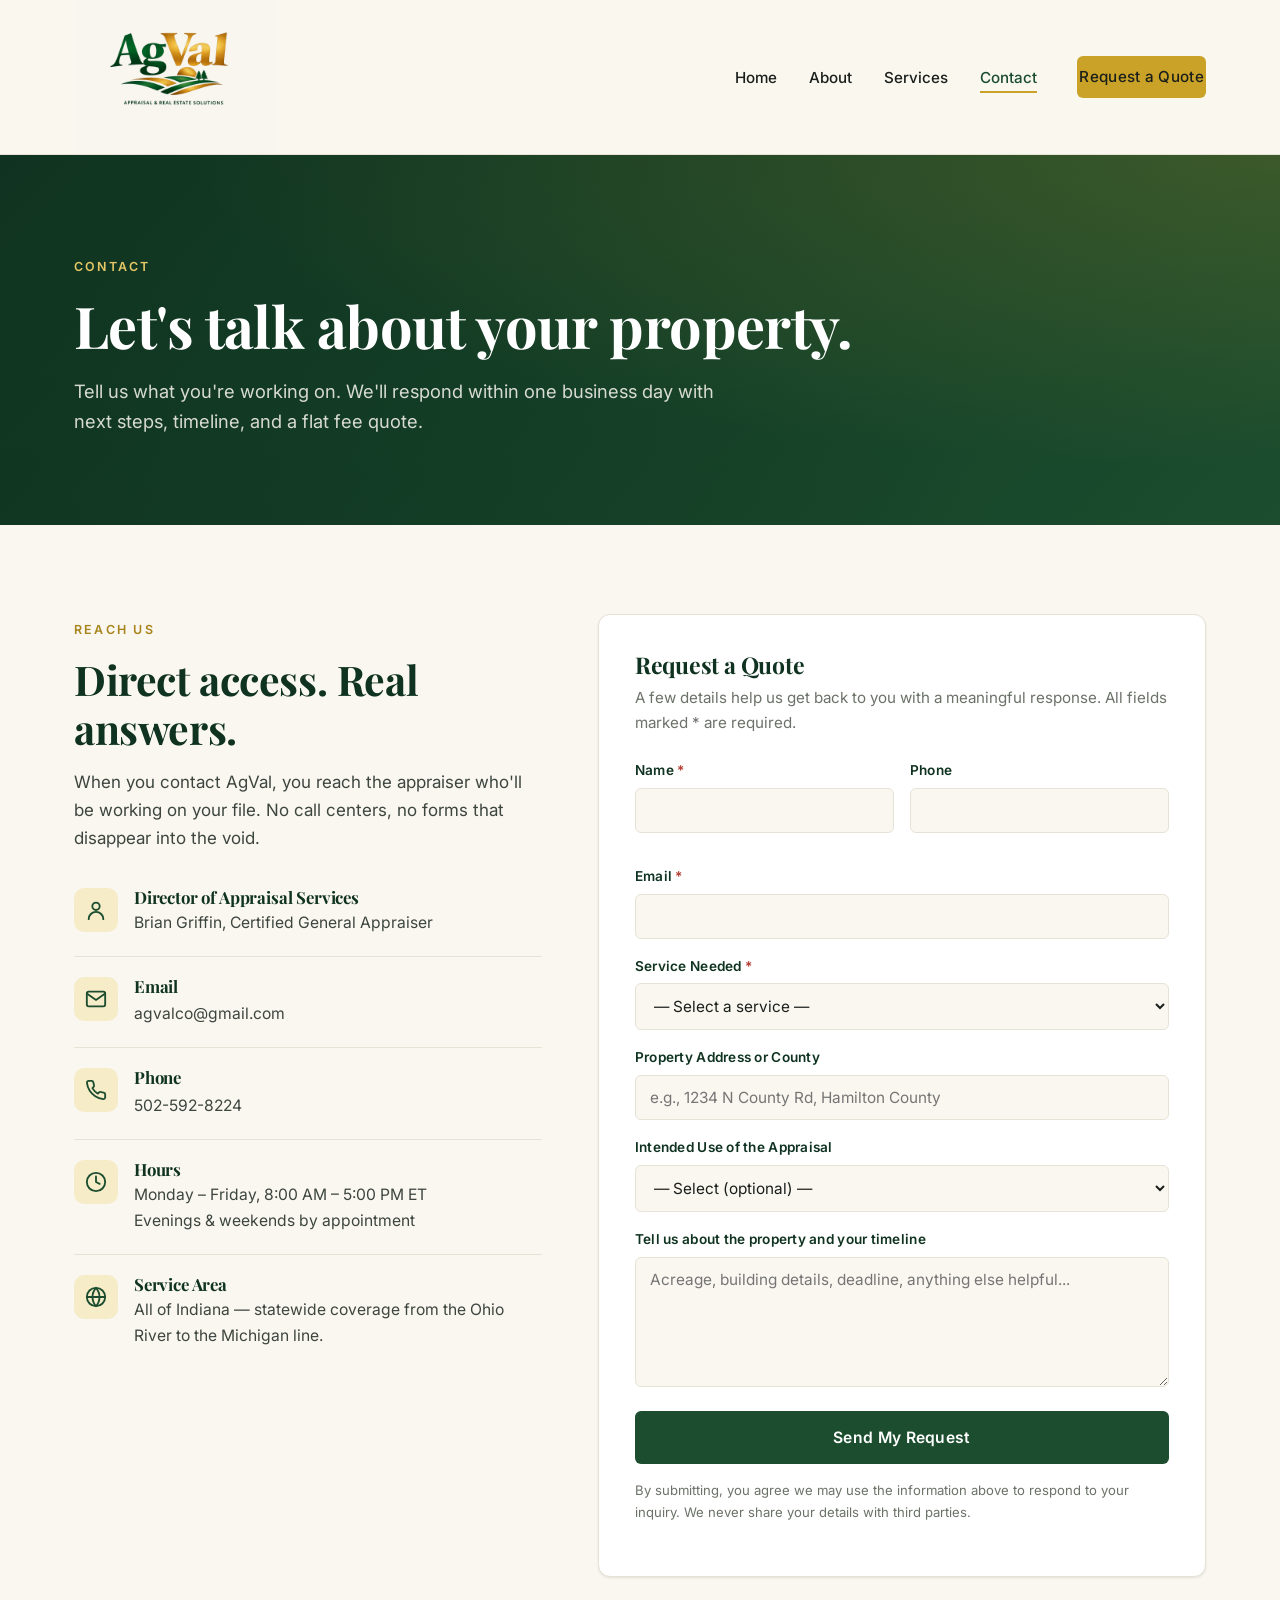
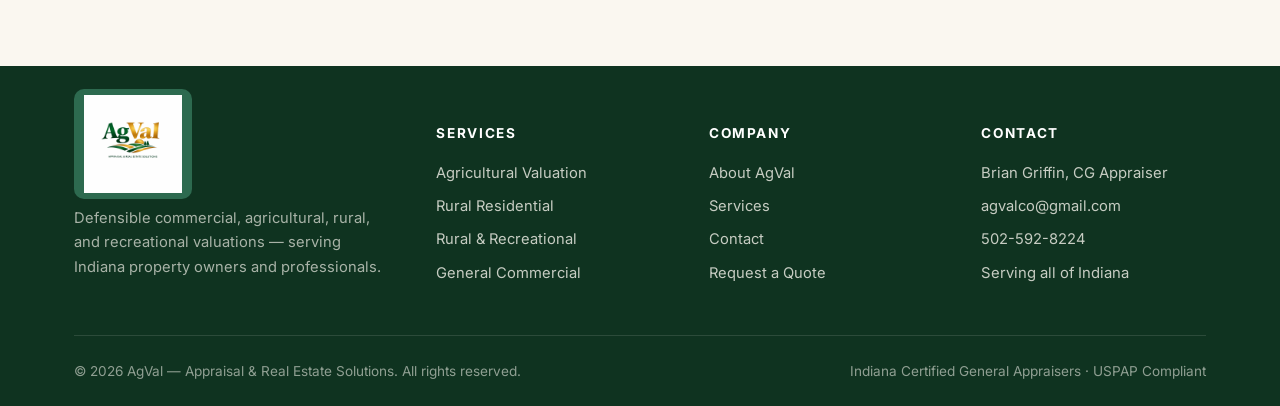
==== contact.html @ e7dbbe40 "Initial commit" ====
<!DOCTYPE html>
<html lang="en">
<head>
  <meta charset="UTF-8" />
  <meta name="viewport" content="width=device-width, initial-scale=1.0" />
  <title>Contact AgVal | Request an Indiana Appraisal Quote</title>
  <meta name="description" content="Request a quote for an Indiana commercial, agricultural, rural residential, or recreational property appraisal. AgVal responds within one business day." />
  <meta name="keywords" content="Indiana appraisal quote, contact appraiser Indiana, AgVal contact, request farm appraisal" />
  <meta name="theme-color" content="#1B4D2E" />

  <link rel="preconnect" href="https://fonts.googleapis.com" />
  <link rel="preconnect" href="https://fonts.gstatic.com" crossorigin />
  <link href="https://fonts.googleapis.com/css2?family=Inter:wght@400;500;600;700&family=Playfair+Display:wght@600;700;800&display=swap" rel="stylesheet" />
  <link rel="stylesheet" href="styles.css" />
</head>
<body>

  <header class="site-header">
    <nav class="nav" aria-label="Primary">
      <a href="index.html" class="brand" aria-label="AgVal home">
        <img src="agval-logo.png" alt="AgVal — Appraisal & Real Estate Solutions" class="brand-logo" />
      </a>
      <button class="nav-toggle" aria-label="Toggle menu" aria-expanded="false" aria-controls="primary-nav">
        <svg viewBox="0 0 24 24" fill="none" stroke="currentColor" stroke-width="2.2" stroke-linecap="round"><line x1="4" y1="7"  x2="20" y2="7"/><line x1="4" y1="12" x2="20" y2="12"/><line x1="4" y1="17" x2="20" y2="17"/></svg>
      </button>
      <ul class="nav-links" id="primary-nav">
        <li><a href="index.html">Home</a></li>
        <li><a href="about.html">About</a></li>
        <li><a href="services.html">Services</a></li>
        <li><a href="contact.html" class="active">Contact</a></li>
        <li class="nav-cta"><a href="contact.html" class="btn btn-gold">Request a Quote</a></li>
      </ul>
    </nav>
  </header>

  <main>

    <!-- ============== PAGE HEADER ============== -->
    <section class="page-header">
      <div class="container">
        <span class="eyebrow">Contact</span>
        <h1>Let's talk about your property.</h1>
        <p>Tell us what you're working on. We'll respond within one business day with next steps, timeline, and a flat fee quote.</p>
      </div>
    </section>

    <!-- ============== CONTACT ============== -->
    <section>
      <div class="container">
        <div class="contact-grid">

          <!-- LEFT: Info -->
          <div class="contact-info reveal">
            <span class="eyebrow">Reach Us</span>
            <h2>Direct access. Real answers.</h2>
            <p>When you contact AgVal, you reach the appraiser who'll be working on your file. No call centers, no forms that disappear into the void.</p>

            <div class="contact-block">
              <div class="contact-block-icon" aria-hidden="true">
                <svg viewBox="0 0 24 24" fill="none" stroke="currentColor" stroke-width="2" stroke-linecap="round" stroke-linejoin="round"><circle cx="12" cy="8" r="4"/><path d="M4 22a8 8 0 0 1 16 0"/></svg>
              </div>
              <div>
                <h4>Director of Appraisal Services</h4>
                <p>Brian Griffin, Certified General Appraiser</p>
              </div>
            </div>

            <div class="contact-block">
              <div class="contact-block-icon" aria-hidden="true">
                <svg viewBox="0 0 24 24" fill="none" stroke="currentColor" stroke-width="2" stroke-linecap="round" stroke-linejoin="round"><path d="M4 4h16c1.1 0 2 .9 2 2v12c0 1.1-.9 2-2 2H4c-1.1 0-2-.9-2-2V6c0-1.1.9-2 2-2z"/><polyline points="22,6 12,13 2,6"/></svg>
              </div>
              <div>
                <h4>Email</h4>
                <a href="mailto:agvalco@gmail.com">agvalco@gmail.com</a>
              </div>
            </div>

            <div class="contact-block">
              <div class="contact-block-icon" aria-hidden="true">
                <svg viewBox="0 0 24 24" fill="none" stroke="currentColor" stroke-width="2" stroke-linecap="round" stroke-linejoin="round"><path d="M22 16.92v3a2 2 0 0 1-2.18 2 19.79 19.79 0 0 1-8.63-3.07 19.5 19.5 0 0 1-6-6 19.79 19.79 0 0 1-3.07-8.67A2 2 0 0 1 4.11 2h3a2 2 0 0 1 2 1.72 12.84 12.84 0 0 0 .7 2.81 2 2 0 0 1-.45 2.11L8.09 9.91a16 16 0 0 0 6 6l1.27-1.27a2 2 0 0 1 2.11-.45 12.84 12.84 0 0 0 2.81.7A2 2 0 0 1 22 16.92z"/></svg>
              </div>
              <div>
                <h4>Phone</h4>
                <a href="tel:+15025928224">502-592-8224</a>
              </div>
            </div>

            <div class="contact-block">
              <div class="contact-block-icon" aria-hidden="true">
                <svg viewBox="0 0 24 24" fill="none" stroke="currentColor" stroke-width="2" stroke-linecap="round" stroke-linejoin="round"><circle cx="12" cy="12" r="10"/><polyline points="12 6 12 12 16 14"/></svg>
              </div>
              <div>
                <h4>Hours</h4>
                <p>Monday &ndash; Friday, 8:00 AM &ndash; 5:00 PM ET<br/>Evenings &amp; weekends by appointment</p>
              </div>
            </div>

            <div class="contact-block" style="border-bottom:none;">
              <div class="contact-block-icon" aria-hidden="true">
                <svg viewBox="0 0 24 24" fill="none" stroke="currentColor" stroke-width="2" stroke-linecap="round" stroke-linejoin="round"><circle cx="12" cy="12" r="10"/><path d="M2 12h20"/><path d="M12 2a15 15 0 0 1 0 20M12 2a15 15 0 0 0 0 20"/></svg>
              </div>
              <div>
                <h4>Service Area</h4>
                <p>All of Indiana &mdash; statewide coverage from the Ohio River to the Michigan line.</p>
              </div>
            </div>
          </div>

          <!-- RIGHT: Form -->
          <div class="contact-form reveal">
            <h3>Request a Quote</h3>
            <p class="form-intro">A few details help us get back to you with a meaningful response. All fields marked <span class="req">*</span> are required.</p>

            <div class="form-success" role="status" aria-live="polite">
              <strong>Thanks — your message is ready to send.</strong>
              Your email client should open with your inquiry pre-filled. If it doesn't, please email us directly at <a href="mailto:agvalco@gmail.com">agvalco@gmail.com</a>.
            </div>

            <form id="contact-form" novalidate>
              <div class="form-row">
                <div class="form-field">
                  <label for="name">Name <span class="req">*</span></label>
                  <input type="text" id="name" name="name" required autocomplete="name" />
                </div>
                <div class="form-field">
                  <label for="phone">Phone</label>
                  <input type="tel" id="phone" name="phone" autocomplete="tel" />
                </div>
              </div>

              <div class="form-field">
                <label for="email">Email <span class="req">*</span></label>
                <input type="email" id="email" name="email" required autocomplete="email" />
              </div>

              <div class="form-field">
                <label for="service">Service Needed <span class="req">*</span></label>
                <select id="service" name="service" required>
                  <option value="">— Select a service —</option>
                  <option>Agricultural Valuation</option>
                  <option>Rural Residential</option>
                  <option>Rural &amp; Recreational</option>
                  <option>General Commercial</option>
                  <option>Not sure — please advise</option>
                </select>
              </div>

              <div class="form-field">
                <label for="property">Property Address or County</label>
                <input type="text" id="property" name="property" placeholder="e.g., 1234 N County Rd, Hamilton County" />
              </div>

              <div class="form-field">
                <label for="purpose">Intended Use of the Appraisal</label>
                <select id="purpose" name="purpose">
                  <option value="">— Select (optional) —</option>
                  <option>Lender financing / refinance</option>
                  <option>Estate &amp; gift tax</option>
                  <option>Property tax appeal</option>
                  <option>Divorce or partition</option>
                  <option>Pre-sale / pre-purchase decision</option>
                  <option>Litigation support</option>
                  <option>1031 exchange</option>
                  <option>Conservation easement</option>
                  <option>Other</option>
                </select>
              </div>

              <div class="form-field">
                <label for="message">Tell us about the property and your timeline</label>
                <textarea id="message" name="message" placeholder="Acreage, building details, deadline, anything else helpful..."></textarea>
              </div>

              <button type="submit" class="btn btn-primary" style="width:100%;">Send My Request</button>

              <p class="form-note">By submitting, you agree we may use the information above to respond to your inquiry. We never share your details with third parties.</p>
            </form>
          </div>

        </div>
      </div>
    </section>

  </main>

  <footer class="site-footer">
    <div class="container">
      <div class="footer-grid">
        <div class="footer-brand">
          <a href="index.html" class="brand" aria-label="AgVal home">
            <img src="agval-logo.png" alt="AgVal — Appraisal & Real Estate Solutions" class="brand-logo brand-logo--footer" />
          </a>
          <p>Defensible commercial, agricultural, rural, and recreational valuations — serving Indiana property owners and professionals.</p>
        </div>
        <div class="footer-col">
          <h5>Services</h5>
          <ul>
            <li><a href="services.html#agricultural">Agricultural Valuation</a></li>
            <li><a href="services.html#rural-residential">Rural Residential</a></li>
            <li><a href="services.html#recreational">Rural &amp; Recreational</a></li>
            <li><a href="services.html#commercial">General Commercial</a></li>
          </ul>
        </div>
        <div class="footer-col">
          <h5>Company</h5>
          <ul>
            <li><a href="about.html">About AgVal</a></li>
            <li><a href="services.html">Services</a></li>
            <li><a href="contact.html">Contact</a></li>
            <li><a href="contact.html">Request a Quote</a></li>
          </ul>
        </div>
        <div class="footer-col">
          <h5>Contact</h5>
          <ul>
            <li>Brian Griffin, CG Appraiser</li>
            <li><a href="mailto:agvalco@gmail.com">agvalco@gmail.com</a></li>
            <li><a href="tel:+15025928224">502-592-8224</a></li>
            <li>Serving all of Indiana</li>
          </ul>
        </div>
      </div>
      <div class="footer-bottom">
        <div>&copy; <span data-year>2026</span> AgVal — Appraisal &amp; Real Estate Solutions. All rights reserved.</div>
        <div>Indiana Certified General Appraisers · USPAP Compliant</div>
      </div>
    </div>
  </footer>

  <script src="script.js"></script>
</body>
</html>
---- styles.css ----
/* ===========================================
   AgVal — Appraisal & Real Estate Solutions
   Modern · Earthy · Professional
   =========================================== */

:root {
  /* Brand palette */
  --forest-900: #0F3320;
  --forest-700: #1B4D2E;
  --forest-600: #245C39;
  --forest-500: #2D6A4F;
  --forest-300: #74A88A;

  --gold-700:   #A8841C;
  --gold-600:   #C9A227;
  --gold-500:   #D4B23C;
  --gold-300:   #E5C766;
  --gold-100:   #F6ECC8;

  --cream:      #FAF7F0;
  --paper:      #FFFFFF;
  --ink:        #1A1F1B;
  --ink-soft:   #3D453F;
  --muted:      #6B7268;
  --hairline:   #E6E2D6;

  /* Type */
  --serif: "Playfair Display", "Cormorant Garamond", Georgia, "Times New Roman", serif;
  --sans:  "Inter", -apple-system, BlinkMacSystemFont, "Segoe UI", Roboto, "Helvetica Neue", Arial, sans-serif;

  /* Layout */
  --maxw: 1180px;
  --radius: 6px;
  --radius-lg: 12px;
  --shadow-sm: 0 1px 2px rgba(15, 51, 32, 0.06), 0 1px 3px rgba(15, 51, 32, 0.05);
  --shadow-md: 0 4px 12px rgba(15, 51, 32, 0.08), 0 2px 4px rgba(15, 51, 32, 0.06);
  --shadow-lg: 0 12px 32px rgba(15, 51, 32, 0.12);

  --transition: 220ms cubic-bezier(0.4, 0, 0.2, 1);
}

/* ---------- Reset ---------- */
*, *::before, *::after { box-sizing: border-box; }
* { margin: 0; padding: 0; }
html { scroll-behavior: smooth; -webkit-text-size-adjust: 100%; }
body {
  font-family: var(--sans);
  font-size: 17px;
  line-height: 1.65;
  color: var(--ink);
  background: var(--cream);
  -webkit-font-smoothing: antialiased;
  -moz-osx-font-smoothing: grayscale;
}
img, svg { max-width: 100%; display: block; height: auto; }
a { color: var(--forest-700); text-decoration: none; transition: color var(--transition); }
a:hover { color: var(--gold-700); }
button { font-family: inherit; cursor: pointer; border: none; background: none; }

/* ---------- Typography ---------- */
h1, h2, h3, h4 {
  font-family: var(--serif);
  font-weight: 700;
  line-height: 1.18;
  color: var(--forest-900);
  letter-spacing: -0.01em;
}
h1 { font-size: clamp(2.25rem, 4.5vw, 3.75rem); }
h2 { font-size: clamp(1.75rem, 3.2vw, 2.6rem); margin-bottom: 0.6rem; }
h3 { font-size: clamp(1.2rem, 1.8vw, 1.45rem); margin-bottom: 0.5rem; }
h4 { font-size: 1.05rem; margin-bottom: 0.35rem; }
p  { margin-bottom: 1rem; color: var(--ink-soft); }
.eyebrow {
  display: inline-block;
  font-family: var(--sans);
  font-size: 0.78rem;
  font-weight: 600;
  letter-spacing: 0.18em;
  text-transform: uppercase;
  color: var(--gold-700);
  margin-bottom: 0.9rem;
}

/* ---------- Layout primitives ---------- */
.container {
  max-width: var(--maxw);
  margin-inline: auto;
  padding-inline: 1.5rem;
}
section { padding: clamp(3.5rem, 7vw, 6.5rem) 0; }
.section-head { max-width: 720px; margin: 0 auto 3rem; text-align: center; }
.section-head p { font-size: 1.08rem; }

/* ---------- Buttons ---------- */
.btn {
  display: inline-flex;
  align-items: center;
  justify-content: center;
  gap: 0.5rem;
  padding: 0.95rem 1.6rem;
  font-size: 0.98rem;
  font-weight: 600;
  letter-spacing: 0.02em;
  border-radius: var(--radius);
  transition: all var(--transition);
  white-space: nowrap;
  border: 2px solid transparent;
}
.btn-primary {
  background: var(--forest-700);
  color: var(--paper);
}
.btn-primary:hover {
  background: var(--forest-900);
  color: var(--paper);
  transform: translateY(-1px);
  box-shadow: var(--shadow-md);
}
.btn-gold {
  background: var(--gold-600);
  color: var(--forest-900);
}
.btn-gold:hover {
  background: var(--gold-500);
  color: var(--forest-900);
  transform: translateY(-1px);
  box-shadow: var(--shadow-md);
}
.btn-outline {
  background: transparent;
  color: var(--forest-700);
  border-color: var(--forest-700);
}
.btn-outline:hover {
  background: var(--forest-700);
  color: var(--paper);
}
.btn-outline-light {
  background: transparent;
  color: var(--paper);
  border-color: rgba(255, 255, 255, 0.5);
}
.btn-outline-light:hover {
  background: var(--paper);
  color: var(--forest-900);
  border-color: var(--paper);
}

/* ---------- Header / Nav ---------- */
.site-header {
  position: sticky;
  top: 0;
  z-index: 100;
  background: rgba(250, 247, 240, 0.94);
  backdrop-filter: saturate(150%) blur(10px);
  -webkit-backdrop-filter: saturate(150%) blur(10px);
  border-bottom: 1px solid var(--hairline);
  overflow: hidden; /* clip the overflowing PNG whitespace so it doesn't bleed onto hero */
}
.nav {
  display: flex;
  align-items: center;
  justify-content: space-between;
  padding: 0.625rem 1.5rem;
  max-width: var(--maxw);
  margin-inline: auto;
}
.brand {
  display: flex;
  align-items: center;
  text-decoration: none;
}
.brand-logo {
  height: 200px;
  width: auto;
  display: block;
  margin: -33px 0;          /* let PNG whitespace overflow; .site-header clips it */
  mix-blend-mode: multiply; /* white logo bg blends with cream header */
}
.brand-logo--footer {
  height: 110px;
  width: auto;
  display: block;
  background: var(--forest-500);   /* tight forest-green pill behind the logo */
  border-radius: 10px;
  padding: 6px 10px;                /* tight — no overflow into surrounding text */
  box-shadow: none;                 /* no shadow bleeding onto adjacent words */
  mix-blend-mode: normal;
}
@media (max-width: 720px) {
  .brand-logo { height: 130px; margin: -20px 0; }
  .brand-logo--footer { height: 90px; }
}
.nav-links {
  display: flex;
  align-items: center;
  gap: 2rem;
  list-style: none;
}
.nav-links a {
  font-size: 0.95rem;
  font-weight: 500;
  color: var(--ink);
  position: relative;
  padding: 0.4rem 0;
}
.nav-links a::after {
  content: "";
  position: absolute;
  left: 0; bottom: 0;
  width: 0; height: 2px;
  background: var(--gold-600);
  transition: width var(--transition);
}
.nav-links a:hover::after,
.nav-links a.active::after { width: 100%; }
.nav-links a.active { color: var(--forest-700); }
.nav-cta { margin-left: 0.5rem; }

.nav-toggle {
  display: none;
  width: 44px;
  height: 44px;
  align-items: center;
  justify-content: center;
  color: var(--forest-700);
}
.nav-toggle svg { width: 26px; height: 26px; }

/* ---------- Hero ---------- */
.hero {
  position: relative;
  overflow: hidden;
  padding: clamp(6rem, 11vw, 10rem) 0 clamp(5rem, 9vw, 8rem);
  background:
    linear-gradient(180deg, rgba(15, 51, 32, 0.45) 0%, rgba(15, 51, 32, 0.55) 50%, rgba(15, 51, 32, 0.75) 100%),
    url("pictures-for-background/IMG_7775.jpg") center center / cover no-repeat;
  color: var(--paper);
  min-height: 78vh;
  display: flex;
  align-items: center;
}
.hero::after {
  content: "";
  position: absolute;
  inset: 0;
  background: radial-gradient(ellipse at center, transparent 0%, rgba(15, 51, 32, 0.35) 100%);
  pointer-events: none;
}
.hero-inner {
  position: relative;
  z-index: 1;
  max-width: 880px;
  margin: 0 auto;
  text-align: center;
  padding-inline: 1rem;
}
.hero h1 {
  color: var(--paper);
  margin-bottom: 1.25rem;
  text-shadow: 0 2px 24px rgba(0, 0, 0, 0.45);
}
.hero h1 .accent { color: var(--gold-300); }
.hero-lede {
  font-size: clamp(1.05rem, 1.4vw, 1.25rem);
  color: rgba(250, 247, 240, 0.95);
  max-width: 680px;
  margin: 2rem auto 2.25rem;
  text-shadow: 0 2px 18px rgba(0, 0, 0, 0.7), 0 1px 4px rgba(0, 0, 0, 0.6);
}
.hero-ctas {
  display: flex;
  flex-wrap: wrap;
  gap: 0.85rem;
  margin-bottom: 2.5rem;
  justify-content: center;
}
.hero-meta {
  display: flex;
  flex-wrap: wrap;
  gap: 1.25rem 2rem;
  padding-top: 1.75rem;
  border-top: 1px solid rgba(250, 247, 240, 0.25);
  justify-content: center;
}
.hero-meta-item {
  display: flex;
  align-items: center;
  gap: 0.6rem;
  font-size: 0.92rem;
  color: rgba(250, 247, 240, 0.92);
  font-weight: 500;
  text-shadow: 0 1px 8px rgba(0, 0, 0, 0.3);
}
.hero-meta-item svg {
  width: 20px; height: 20px;
  color: var(--gold-300);
  flex-shrink: 0;
}

/* ---------- Page header (interior pages) ---------- */
.page-header {
  background: linear-gradient(135deg, var(--forest-900) 0%, var(--forest-700) 100%);
  color: var(--paper);
  padding: clamp(4rem, 8vw, 6rem) 0 clamp(3rem, 6vw, 4.5rem);
  position: relative;
  overflow: hidden;
}
.page-header::before {
  content: "";
  position: absolute;
  inset: 0;
  background:
    radial-gradient(ellipse at top right, rgba(201, 162, 39, 0.20), transparent 60%),
    radial-gradient(ellipse at bottom left, rgba(15, 51, 32, 0.4), transparent 55%);
}
.page-header .container { position: relative; }
.page-header .eyebrow { color: var(--gold-300); }
.page-header h1 { color: var(--paper); margin-bottom: 1rem; }
.page-header p {
  color: rgba(250, 247, 240, 0.85);
  font-size: 1.15rem;
  max-width: 680px;
}

/* ---------- Trust bar ---------- */
.trust-bar {
  background: var(--paper);
  border-top: 1px solid var(--hairline);
  border-bottom: 1px solid var(--hairline);
  padding: 1.75rem 0;
}
.trust-grid {
  display: grid;
  grid-template-columns: repeat(auto-fit, minmax(180px, 1fr));
  gap: 1.5rem 2rem;
  align-items: center;
}
.trust-item {
  display: flex;
  align-items: center;
  gap: 0.85rem;
  font-size: 0.92rem;
  color: var(--ink-soft);
  font-weight: 500;
}
.trust-item svg {
  width: 28px; height: 28px;
  color: var(--gold-700);
  flex-shrink: 0;
}

/* ---------- Services cards ---------- */
.services-grid {
  display: grid;
  grid-template-columns: repeat(auto-fit, minmax(265px, 1fr));
  gap: 1.5rem;
}
.service-card {
  background: var(--paper);
  border: 1px solid var(--hairline);
  border-radius: var(--radius-lg);
  padding: 2rem 1.75rem;
  transition: all var(--transition);
  position: relative;
  overflow: hidden;
}
.service-card::before {
  content: "";
  position: absolute;
  top: 0; left: 0; right: 0;
  height: 3px;
  background: linear-gradient(90deg, var(--forest-700), var(--gold-600));
  transform: scaleX(0);
  transform-origin: left;
  transition: transform var(--transition);
}
.service-card:hover {
  transform: translateY(-4px);
  box-shadow: var(--shadow-md);
  border-color: var(--gold-300);
}
.service-card:hover::before { transform: scaleX(1); }
.service-icon {
  width: 54px;
  height: 54px;
  border-radius: 12px;
  background: linear-gradient(135deg, var(--forest-700), var(--forest-500));
  display: grid;
  place-items: center;
  margin-bottom: 1.25rem;
  color: var(--gold-300);
}
.service-icon svg { width: 28px; height: 28px; }
.service-card h3 { color: var(--forest-900); }
.service-card p { font-size: 0.96rem; margin-bottom: 1rem; }
.service-card .benefit {
  font-size: 0.88rem;
  font-weight: 600;
  color: var(--forest-700);
  padding-top: 0.85rem;
  border-top: 1px dashed var(--hairline);
  display: flex;
  align-items: flex-start;
  gap: 0.5rem;
}
.service-card .benefit::before {
  content: "★";
  color: var(--gold-600);
  flex-shrink: 0;
}

/* Detailed services (services.html) */
.service-detail {
  display: grid;
  grid-template-columns: 1fr 1.5fr;
  gap: 3rem;
  align-items: start;
  padding: 3rem 0;
  border-bottom: 1px solid var(--hairline);
}
.service-detail:last-child { border-bottom: none; }
.service-detail-icon {
  width: 88px; height: 88px;
  border-radius: var(--radius-lg);
  background: linear-gradient(135deg, var(--forest-700), var(--forest-500));
  display: grid;
  place-items: center;
  color: var(--gold-300);
  margin-bottom: 1rem;
}
.service-detail-icon svg { width: 44px; height: 44px; }
.service-detail h2 { color: var(--forest-900); }
.service-detail .ideal-for {
  background: var(--gold-100);
  border-left: 3px solid var(--gold-600);
  padding: 1rem 1.25rem;
  border-radius: 0 var(--radius) var(--radius) 0;
  margin: 1.25rem 0;
  font-size: 0.95rem;
}
.service-detail .ideal-for strong { color: var(--forest-900); }
.service-detail ul {
  list-style: none;
  margin: 1rem 0 1.5rem;
}
.service-detail ul li {
  position: relative;
  padding-left: 1.75rem;
  margin-bottom: 0.6rem;
  color: var(--ink-soft);
}
.service-detail ul li::before {
  content: "";
  position: absolute;
  left: 0; top: 0.55rem;
  width: 14px; height: 14px;
  border-radius: 50%;
  background: var(--gold-600);
  box-shadow: 0 0 0 4px rgba(201, 162, 39, 0.18);
}

/* ---------- Audience / "Who we serve" ---------- */
.audience-grid {
  display: grid;
  grid-template-columns: repeat(auto-fit, minmax(190px, 1fr));
  gap: 1rem;
}
.audience-card {
  background: var(--paper);
  border: 1px solid var(--hairline);
  border-radius: var(--radius);
  padding: 1.5rem 1.25rem;
  text-align: center;
  transition: all var(--transition);
}
.audience-card:hover {
  border-color: var(--gold-600);
  background: var(--gold-100);
}
.audience-card .icon {
  width: 44px; height: 44px;
  margin: 0 auto 0.85rem;
  color: var(--forest-700);
}
.audience-card h4 { color: var(--forest-900); margin-bottom: 0.25rem; }
.audience-card p { font-size: 0.88rem; margin-bottom: 0; color: var(--muted); }

/* ---------- About sections ---------- */
.split {
  display: grid;
  grid-template-columns: 1fr 1fr;
  gap: 4rem;
  align-items: center;
}
.split-image {
  aspect-ratio: 4 / 3;
  border-radius: var(--radius-lg);
  background: linear-gradient(135deg, var(--forest-700), var(--forest-500));
  overflow: hidden;
  box-shadow: var(--shadow-lg);
  position: relative;
}
.split-image svg,
.split-image img {
  width: 100%;
  height: 100%;
  object-fit: cover;
  display: block;
}
.values-grid {
  display: grid;
  grid-template-columns: repeat(auto-fit, minmax(240px, 1fr));
  gap: 1.5rem;
  margin-top: 2rem;
}
.value-item {
  padding: 1.5rem;
  background: var(--paper);
  border-radius: var(--radius);
  border-left: 4px solid var(--gold-600);
}
.value-item h4 { color: var(--forest-700); }
.value-item p { font-size: 0.94rem; margin-bottom: 0; }

/* ---------- Process / Steps ---------- */
.steps {
  display: grid;
  grid-template-columns: repeat(auto-fit, minmax(220px, 1fr));
  gap: 2rem;
  counter-reset: step;
}
.step {
  position: relative;
  padding-top: 3.5rem;
}
.step::before {
  counter-increment: step;
  content: counter(step, decimal-leading-zero);
  position: absolute;
  top: 0; left: 0;
  font-family: var(--serif);
  font-size: 2.5rem;
  font-weight: 700;
  color: var(--gold-600);
  line-height: 1;
}
.step h4 { color: var(--forest-900); margin-bottom: 0.5rem; }
.step p { font-size: 0.95rem; margin-bottom: 0; }

/* ---------- CTA band ---------- */
.cta-band {
  background: linear-gradient(135deg, var(--forest-900) 0%, var(--forest-700) 100%);
  color: var(--paper);
  padding: clamp(3rem, 6vw, 5rem) 0;
  position: relative;
  overflow: hidden;
}
.cta-band::before {
  content: "";
  position: absolute;
  inset: 0;
  background: radial-gradient(circle at 80% 50%, rgba(201, 162, 39, 0.20), transparent 60%);
}
.cta-band .container {
  position: relative;
  display: grid;
  grid-template-columns: 1.4fr auto;
  gap: 2.5rem;
  align-items: center;
}
.cta-band h2 { color: var(--paper); margin-bottom: 0.5rem; }
.cta-band p {
  color: rgba(250, 247, 240, 0.85);
  font-size: 1.1rem;
  margin-bottom: 0;
}
.cta-band-actions {
  display: flex;
  gap: 0.85rem;
  flex-wrap: wrap;
}

/* ---------- Contact ---------- */
.contact-grid {
  display: grid;
  grid-template-columns: 1fr 1.3fr;
  gap: 3.5rem;
  align-items: start;
}
.contact-info { }
.contact-info h2 { margin-bottom: 1rem; }
.contact-block {
  display: flex;
  gap: 1rem;
  padding: 1.25rem 0;
  border-bottom: 1px solid var(--hairline);
}
.contact-block:last-of-type { border-bottom: none; }
.contact-block-icon {
  width: 44px; height: 44px;
  border-radius: 10px;
  background: var(--gold-100);
  color: var(--forest-700);
  display: grid;
  place-items: center;
  flex-shrink: 0;
}
.contact-block-icon svg { width: 22px; height: 22px; }
.contact-block h4 { color: var(--forest-900); margin-bottom: 0.15rem; }
.contact-block a, .contact-block p {
  font-size: 0.98rem;
  color: var(--ink-soft);
  margin-bottom: 0;
}
.contact-block a:hover { color: var(--gold-700); }

.contact-form {
  background: var(--paper);
  border: 1px solid var(--hairline);
  border-radius: var(--radius-lg);
  padding: 2.25rem;
  box-shadow: var(--shadow-sm);
}
.contact-form h3 { margin-bottom: 0.4rem; color: var(--forest-900); }
.contact-form .form-intro {
  font-size: 0.95rem;
  color: var(--muted);
  margin-bottom: 1.5rem;
}
.form-row {
  display: grid;
  grid-template-columns: 1fr 1fr;
  gap: 1rem;
  margin-bottom: 1rem;
}
.form-field { margin-bottom: 1rem; }
.form-field label {
  display: block;
  font-size: 0.85rem;
  font-weight: 600;
  color: var(--forest-900);
  margin-bottom: 0.4rem;
  letter-spacing: 0.02em;
}
.form-field label .req { color: #B23A2E; }
.form-field input,
.form-field select,
.form-field textarea {
  width: 100%;
  padding: 0.75rem 0.9rem;
  font-family: inherit;
  font-size: 0.96rem;
  color: var(--ink);
  background: var(--cream);
  border: 1px solid var(--hairline);
  border-radius: var(--radius);
  transition: all var(--transition);
}
.form-field input:focus,
.form-field select:focus,
.form-field textarea:focus {
  outline: none;
  border-color: var(--forest-500);
  background: var(--paper);
  box-shadow: 0 0 0 3px rgba(45, 106, 79, 0.12);
}
.form-field textarea { min-height: 130px; resize: vertical; }
.form-note {
  font-size: 0.82rem;
  color: var(--muted);
  margin-top: 1rem;
}
.form-success {
  background: var(--gold-100);
  border-left: 4px solid var(--gold-600);
  padding: 1rem 1.25rem;
  border-radius: 0 var(--radius) var(--radius) 0;
  margin-bottom: 1.25rem;
  display: none;
}
.form-success.show { display: block; }
.form-success strong { color: var(--forest-900); }

/* ---------- Footer ---------- */
.site-footer {
  background: var(--forest-900);
  color: rgba(250, 247, 240, 0.78);
  padding: 3.5rem 0 1.5rem;
  font-size: 0.93rem;
}
.footer-grid {
  display: grid;
  grid-template-columns: 1.4fr 1fr 1fr 1fr;
  gap: 3rem;
  margin-bottom: 2.5rem;
}
.footer-brand .brand-name { color: var(--paper); }
.footer-brand .brand-tag { color: var(--gold-300); }
.footer-brand p {
  color: rgba(250, 247, 240, 0.65);
  margin-top: 2.5rem;
  font-size: 0.92rem;
}
.footer-col h5 {
  color: var(--paper);
  font-family: var(--sans);
  font-size: 0.85rem;
  font-weight: 700;
  letter-spacing: 0.12em;
  text-transform: uppercase;
  margin-bottom: 1rem;
}
.footer-col ul { list-style: none; }
.footer-col ul li { margin-bottom: 0.55rem; }
.footer-col a {
  color: rgba(250, 247, 240, 0.78);
  font-size: 0.92rem;
}
.footer-col a:hover { color: var(--gold-300); }
.footer-bottom {
  border-top: 1px solid rgba(250, 247, 240, 0.12);
  padding-top: 1.5rem;
  display: flex;
  justify-content: space-between;
  flex-wrap: wrap;
  gap: 1rem;
  font-size: 0.85rem;
  color: rgba(250, 247, 240, 0.55);
}

/* ---------- Reveal on scroll ---------- */
.reveal {
  opacity: 0;
  transform: translateY(20px);
  transition: opacity 0.7s ease, transform 0.7s ease;
}
.reveal.in-view {
  opacity: 1;
  transform: translateY(0);
}

/* ---------- Responsive ---------- */
.hero .eyebrow { color: var(--gold-300); }

@media (max-width: 960px) {
  .split,
  .contact-grid,
  .service-detail {
    grid-template-columns: 1fr;
    gap: 2.5rem;
  }
  .cta-band .container { grid-template-columns: 1fr; text-align: center; }
  .cta-band-actions { justify-content: center; }
  .footer-grid {
    grid-template-columns: 1fr 1fr;
    gap: 2rem;
  }
}

@media (max-width: 720px) {
  body { font-size: 16px; }
  .nav-toggle { display: inline-flex; }
  .nav-links {
    position: absolute;
    top: 100%;
    left: 0; right: 0;
    flex-direction: column;
    align-items: stretch;
    gap: 0;
    background: var(--paper);
    border-bottom: 1px solid var(--hairline);
    padding: 0.5rem 0;
    box-shadow: var(--shadow-md);
    display: none;
  }
  .nav-links.open { display: flex; }
  .nav-links li { width: 100%; }
  .nav-links a {
    display: block;
    padding: 0.85rem 1.5rem;
    border-bottom: 1px solid var(--hairline);
  }
  .nav-links a::after { display: none; }
  .nav-links li:last-child a { border-bottom: none; }
  .nav-cta {
    margin: 0.75rem 1.5rem;
    text-align: center;
  }
  .form-row { grid-template-columns: 1fr; }
  .footer-grid { grid-template-columns: 1fr; gap: 2rem; }
  .footer-bottom { flex-direction: column; text-align: center; }
}

@media (prefers-reduced-motion: reduce) {
  html { scroll-behavior: auto; }
  *, *::before, *::after {
    animation-duration: 0.01ms !important;
    transition-duration: 0.01ms !important;
  }
  .reveal { opacity: 1; transform: none; }
}
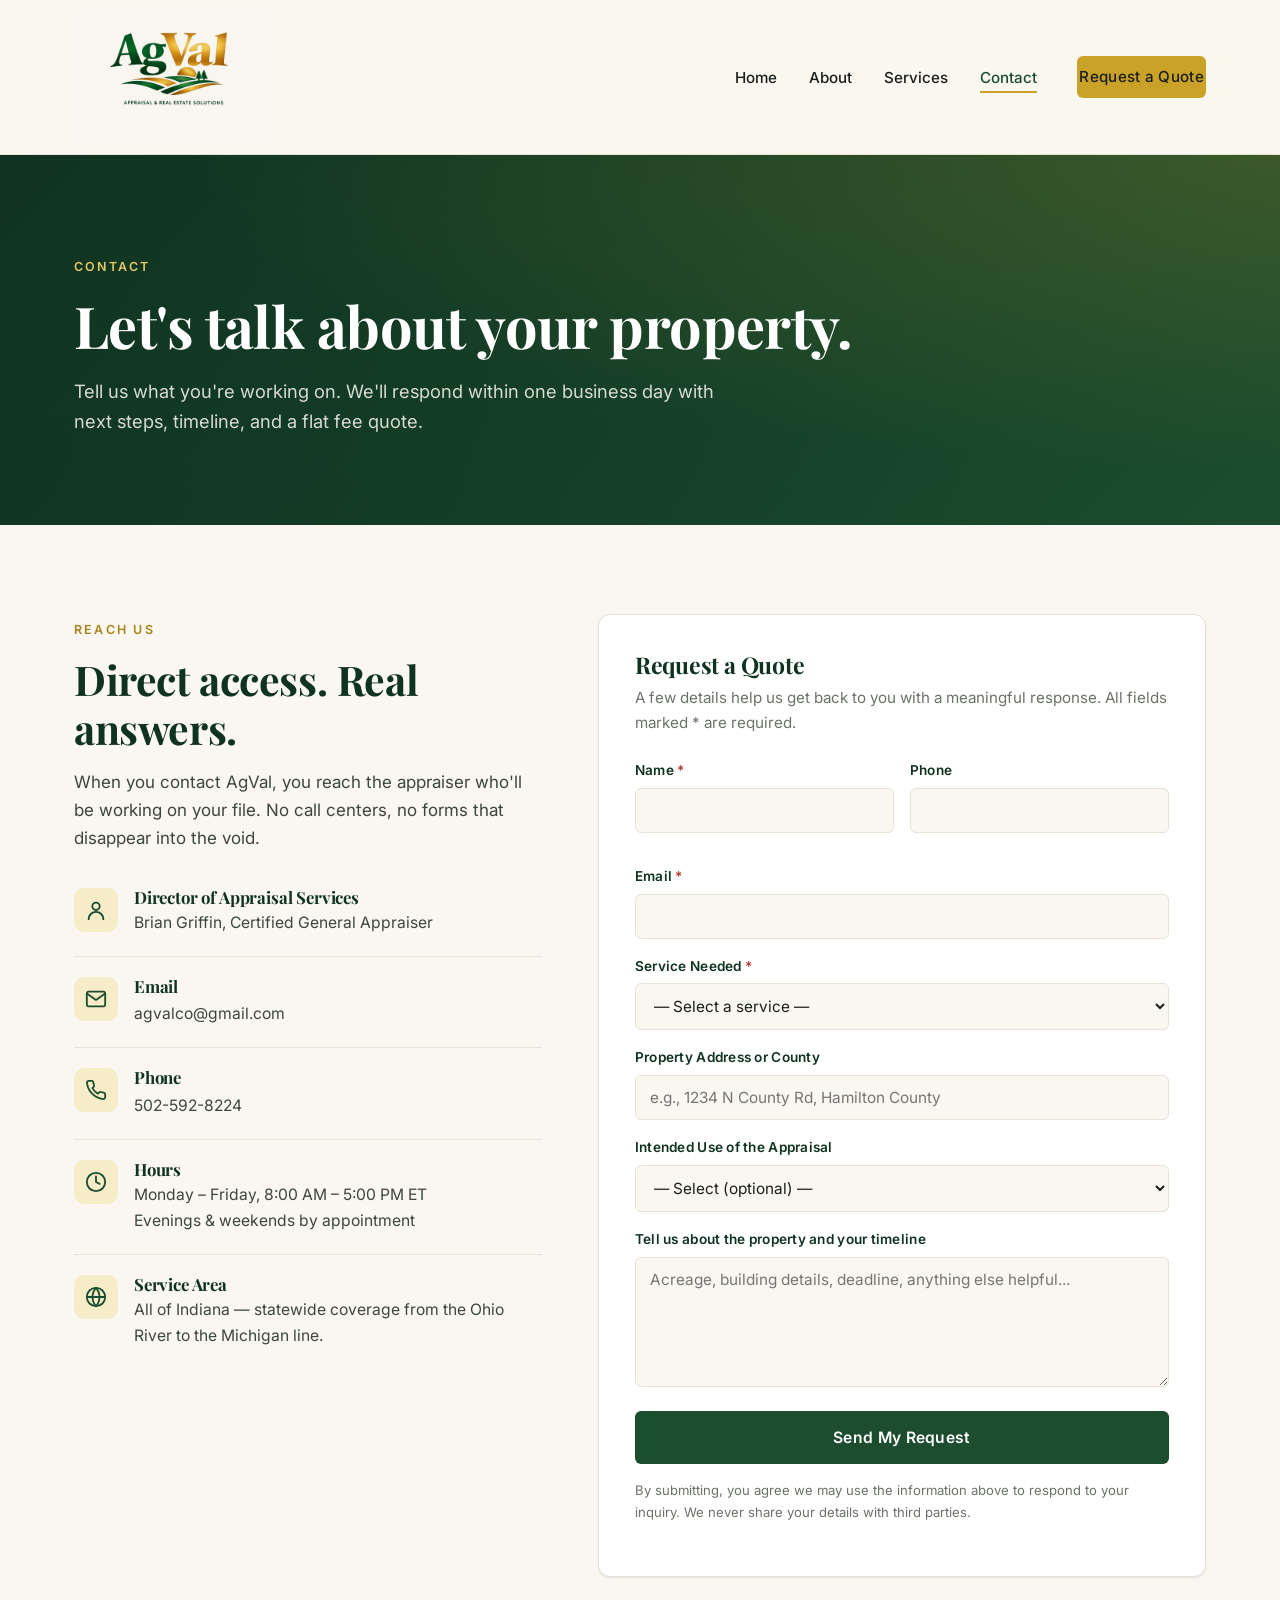
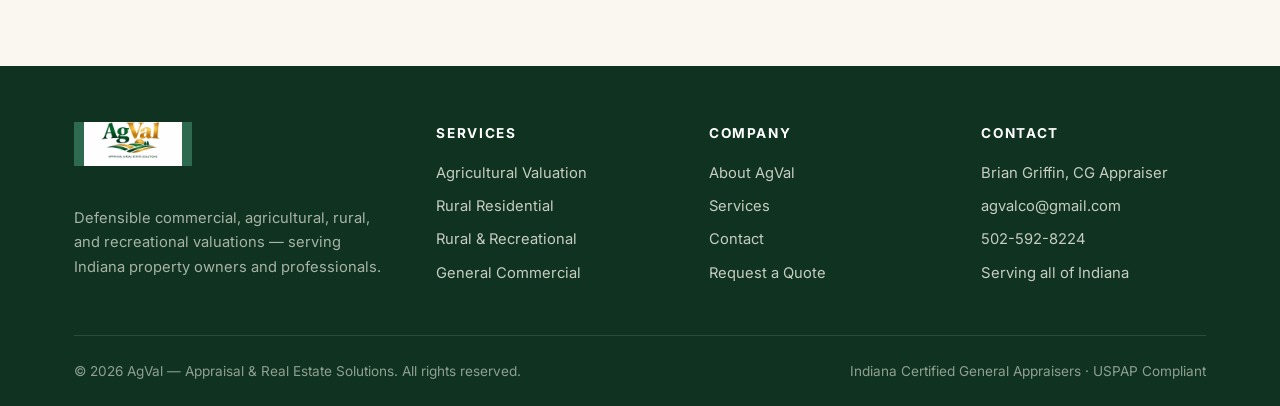
==== commit 3ed951b3: "Wire contact form to Formsubmit for direct email delivery" ====
--- a/contact.html
+++ b/contact.html
@@ -112,11 +112,19 @@
             <p class="form-intro">A few details help us get back to you with a meaningful response. All fields marked <span class="req">*</span> are required.</p>
 
             <div class="form-success" role="status" aria-live="polite">
-              <strong>Thanks — your message is ready to send.</strong>
-              Your email client should open with your inquiry pre-filled. If it doesn't, please email us directly at <a href="mailto:agvalco@gmail.com">agvalco@gmail.com</a>.
-            </div>
-
-            <form id="contact-form" novalidate>
+              <strong>Thanks — your request has been sent.</strong>
+              We've received your inquiry and will respond within one business day. If you don't hear back, please email us directly at <a href="mailto:agvalco@gmail.com">agvalco@gmail.com</a>.
+            </div>
+
+            <form id="contact-form" action="https://formsubmit.co/agvalco@gmail.com" method="POST">
+              <!-- Formsubmit configuration (hidden) -->
+              <input type="hidden" name="_subject" value="AgVal Quote Request — New Inquiry" />
+              <input type="hidden" name="_template" value="table" />
+              <input type="hidden" name="_captcha" value="true" />
+              <input type="hidden" name="_next" value="https://agvalco.com/contact.html?sent=1" />
+              <input type="hidden" name="_autoresponse" value="Thank you for reaching out to AgVal. We received your request and will respond within one business day. — Brian Griffin, AgVal Appraisal & Real Estate Solutions" />
+              <input type="text" name="_honey" style="display:none" tabindex="-1" autocomplete="off" />
+
               <div class="form-row">
                 <div class="form-field">
                   <label for="name">Name <span class="req">*</span></label>
--- a/styles.css
+++ b/styles.css
@@ -155,7 +155,7 @@
   backdrop-filter: saturate(150%) blur(10px);
   -webkit-backdrop-filter: saturate(150%) blur(10px);
   border-bottom: 1px solid var(--hairline);
-  overflow: hidden; /* clip the overflowing PNG whitespace so it doesn't bleed onto hero */
+  /* NOTE: do not set overflow: hidden here — it would clip the mobile dropdown menu */
 }
 .nav {
   display: flex;
@@ -169,6 +169,7 @@
   display: flex;
   align-items: center;
   text-decoration: none;
+  overflow: hidden;  /* clip the logo's PNG whitespace overflow without clipping the mobile menu */
 }
 .brand-logo {
   height: 200px;
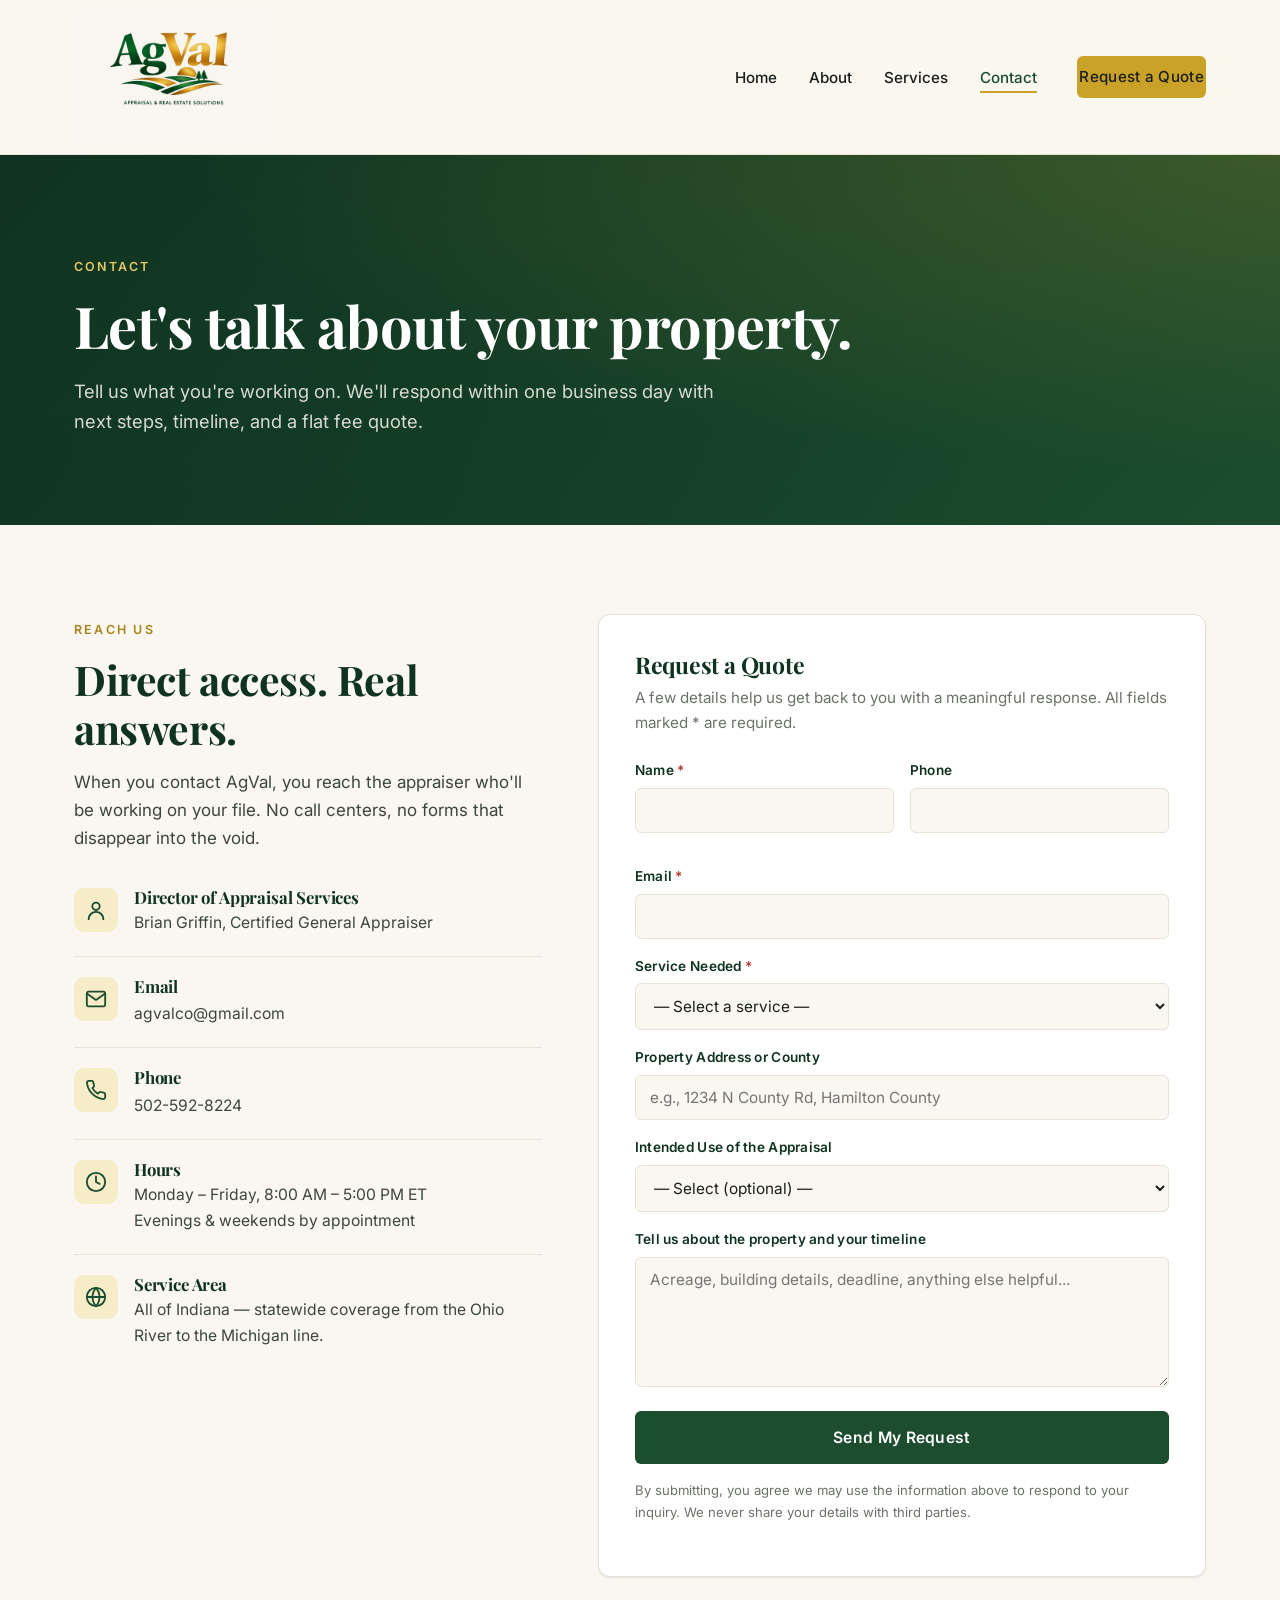
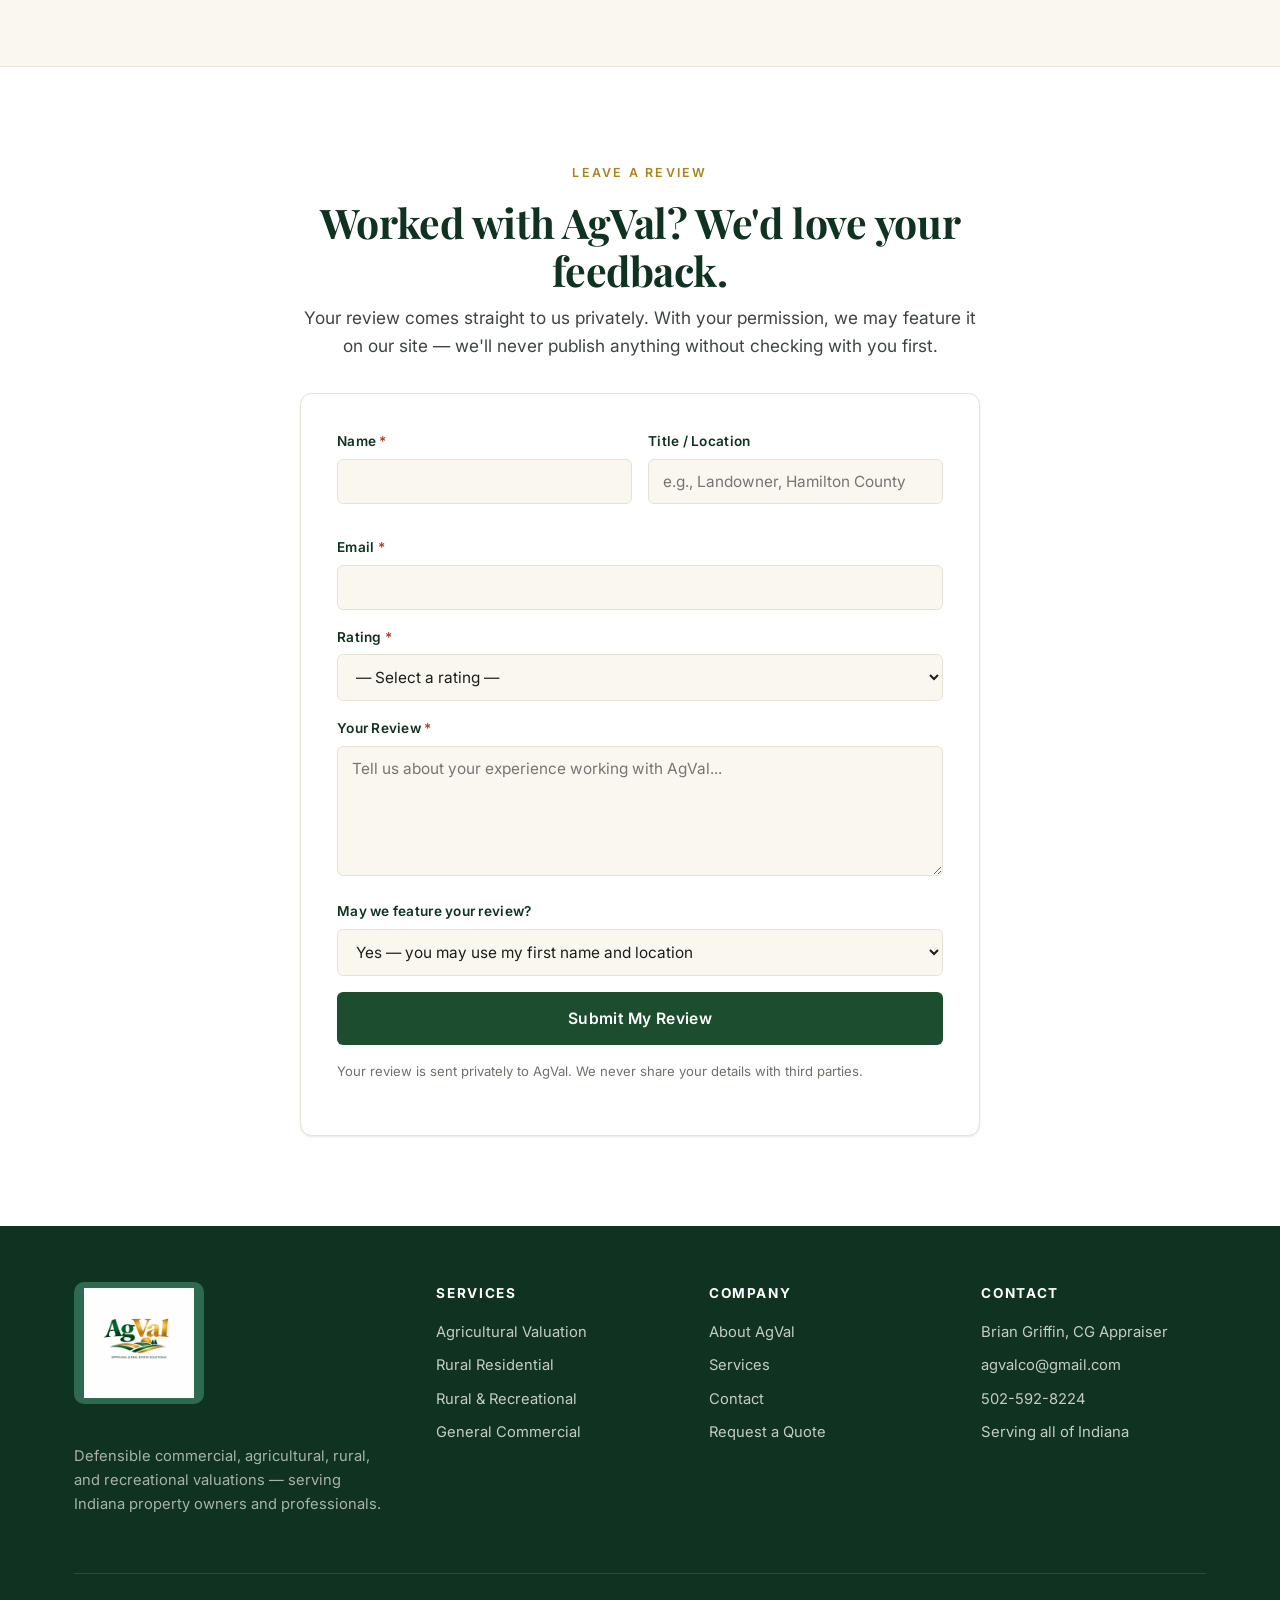
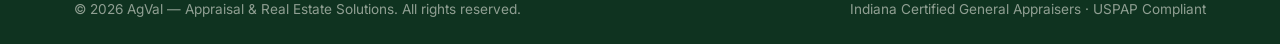
==== commit dd9e3f1e: "Client Review and review submission added" ====
--- a/contact.html
+++ b/contact.html
@@ -116,14 +116,12 @@
               We've received your inquiry and will respond within one business day. If you don't hear back, please email us directly at <a href="mailto:agvalco@gmail.com">agvalco@gmail.com</a>.
             </div>
 
-            <form id="contact-form" action="https://formsubmit.co/agvalco@gmail.com" method="POST">
-              <!-- Formsubmit configuration (hidden) -->
+            <form id="contact-form" action="https://formspree.io/f/xredbaag" method="POST">
+              <!-- Formspree configuration (hidden) -->
               <input type="hidden" name="_subject" value="AgVal Quote Request — New Inquiry" />
-              <input type="hidden" name="_template" value="table" />
-              <input type="hidden" name="_captcha" value="true" />
               <input type="hidden" name="_next" value="https://agvalco.com/contact.html?sent=1" />
-              <input type="hidden" name="_autoresponse" value="Thank you for reaching out to AgVal. We received your request and will respond within one business day. — Brian Griffin, AgVal Appraisal & Real Estate Solutions" />
-              <input type="text" name="_honey" style="display:none" tabindex="-1" autocomplete="off" />
+              <!-- Honeypot: bots fill this in, real users don't see it; submissions with it filled are silently dropped -->
+              <input type="text" name="_gotcha" style="display:none" tabindex="-1" autocomplete="off" />
 
               <div class="form-row">
                 <div class="form-field">
@@ -189,6 +187,80 @@
       </div>
     </section>
 
+    <!-- ============== LEAVE A REVIEW ============== -->
+    <section class="review-submit" style="background: var(--paper); border-top: 1px solid var(--hairline);">
+      <div class="container">
+        <div class="review-submit-inner">
+          <div class="section-head reveal" style="margin-bottom: 2rem;">
+            <span class="eyebrow">Leave a Review</span>
+            <h2>Worked with AgVal? We'd love your feedback.</h2>
+            <p>Your review comes straight to us privately. With your permission, we may feature it on our site — we'll never publish anything without checking with you first.</p>
+          </div>
+
+          <div class="contact-form reveal">
+            <div class="form-success" id="review-success" role="status" aria-live="polite">
+              <strong>Thank you for your review!</strong>
+              We've received your feedback and truly appreciate you taking the time. If we'd like to feature it, we'll reach out first.
+            </div>
+
+            <form id="review-form" action="https://formspree.io/f/xredbaag" method="POST">
+              <input type="hidden" name="_subject" value="AgVal Website — New Review Submission" />
+              <input type="hidden" name="_next" value="https://agvalco.com/contact.html?review=1" />
+              <input type="hidden" name="form_type" value="Customer Review" />
+              <!-- Honeypot: bots fill this in, real users don't see it -->
+              <input type="text" name="_gotcha" style="display:none" tabindex="-1" autocomplete="off" />
+
+              <div class="form-row">
+                <div class="form-field">
+                  <label for="review-name">Name <span class="req">*</span></label>
+                  <input type="text" id="review-name" name="name" required autocomplete="name" />
+                </div>
+                <div class="form-field">
+                  <label for="review-role">Title / Location</label>
+                  <input type="text" id="review-role" name="role" placeholder="e.g., Landowner, Hamilton County" />
+                </div>
+              </div>
+
+              <div class="form-field">
+                <label for="review-email">Email <span class="req">*</span></label>
+                <input type="email" id="review-email" name="email" required autocomplete="email" />
+              </div>
+
+              <div class="form-field">
+                <label for="review-rating">Rating <span class="req">*</span></label>
+                <select id="review-rating" name="rating" required>
+                  <option value="">— Select a rating —</option>
+                  <option value="5 stars">★★★★★ — Excellent</option>
+                  <option value="4 stars">★★★★ — Very good</option>
+                  <option value="3 stars">★★★ — Good</option>
+                  <option value="2 stars">★★ — Fair</option>
+                  <option value="1 star">★ — Poor</option>
+                </select>
+              </div>
+
+              <div class="form-field">
+                <label for="review-text">Your Review <span class="req">*</span></label>
+                <textarea id="review-text" name="review" required placeholder="Tell us about your experience working with AgVal..."></textarea>
+              </div>
+
+              <div class="form-field">
+                <label for="review-permission">May we feature your review?</label>
+                <select id="review-permission" name="permission_to_publish">
+                  <option value="Yes — you may use my first name and location">Yes — you may use my first name and location</option>
+                  <option value="Yes — but keep me anonymous">Yes — but keep me anonymous</option>
+                  <option value="No — private feedback only">No — private feedback only</option>
+                </select>
+              </div>
+
+              <button type="submit" class="btn btn-primary" style="width:100%;">Submit My Review</button>
+
+              <p class="form-note">Your review is sent privately to AgVal. We never share your details with third parties.</p>
+            </form>
+          </div>
+        </div>
+      </div>
+    </section>
+
   </main>
 
   <footer class="site-footer">
--- a/styles.css
+++ b/styles.css
@@ -185,6 +185,8 @@
   background: var(--forest-500);   /* tight forest-green pill behind the logo */
   border-radius: 10px;
   padding: 6px 10px;                /* tight — no overflow into surrounding text */
+  box-sizing: content-box;          /* keep `height` as the image height; padding sits outside */
+  margin: 0;                        /* reset header logo's negative margin */
   box-shadow: none;                 /* no shadow bleeding onto adjacent words */
   mix-blend-mode: normal;
 }
@@ -486,6 +488,66 @@
 }
 .audience-card h4 { color: var(--forest-900); margin-bottom: 0.25rem; }
 .audience-card p { font-size: 0.88rem; margin-bottom: 0; color: var(--muted); }
+
+/* ---------- Reviews ---------- */
+.reviews-grid {
+  display: grid;
+  grid-template-columns: repeat(auto-fit, minmax(280px, 1fr));
+  gap: 1.5rem;
+}
+.review-card {
+  background: var(--cream);
+  border: 1px solid var(--hairline);
+  border-radius: var(--radius-lg);
+  padding: 2rem 1.75rem;
+  display: flex;
+  flex-direction: column;
+  transition: all var(--transition);
+}
+.review-card:hover {
+  transform: translateY(-4px);
+  box-shadow: var(--shadow-md);
+  border-color: var(--gold-300);
+}
+.review-stars {
+  display: flex;
+  gap: 0.2rem;
+  margin-bottom: 1rem;
+}
+.review-stars svg {
+  width: 20px;
+  height: 20px;
+  fill: var(--gold-600);
+}
+.review-quote {
+  font-family: var(--serif);
+  font-size: 1.12rem;
+  line-height: 1.55;
+  color: var(--forest-900);
+  font-style: italic;
+  margin-bottom: 1.5rem;
+  flex-grow: 1;
+}
+.review-author {
+  display: flex;
+  flex-direction: column;
+  padding-top: 1rem;
+  border-top: 1px dashed var(--hairline);
+}
+.review-name {
+  font-weight: 700;
+  color: var(--forest-700);
+}
+.review-role {
+  font-size: 0.85rem;
+  color: var(--ink-soft);
+}
+
+/* Leave-a-review form (contact page) */
+.review-submit-inner {
+  max-width: 680px;
+  margin: 0 auto;
+}
 
 /* ---------- About sections ---------- */
 .split {
